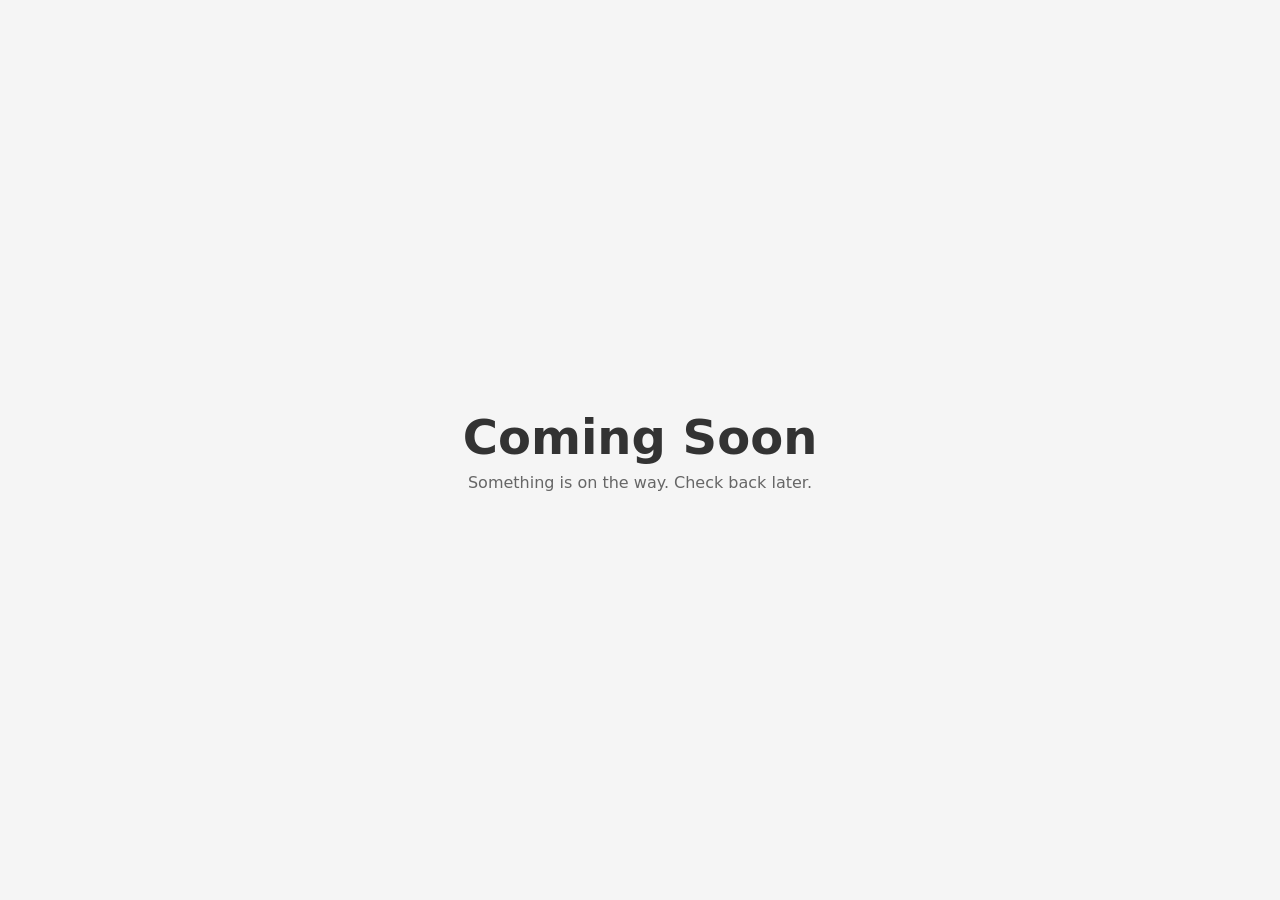
==== index.html @ 19752836 "Initial commit" ====
<!DOCTYPE html>
<html lang="en">
<head>
  <meta charset="UTF-8">
  <meta name="viewport" content="width=device-width, initial-scale=1.0">
  <title>Coming Soon</title>
  <link rel="stylesheet" href="css/main.css">
</head>
<body>
  <main class="coming-soon">
    <h1>Coming Soon</h1>
    <p>Something is on the way. Check back later.</p>
  </main>
  <script src="js/main.js"></script>
</body>
</html>
---- css/main.css ----
/* Base & reset */
*,
*::before,
*::after {
  box-sizing: border-box;
}

html {
  font-size: 16px;
  -webkit-font-smoothing: antialiased;
}

body {
  margin: 0;
  min-height: 100vh;
  display: flex;
  align-items: center;
  justify-content: center;
  font-family: system-ui, -apple-system, BlinkMacSystemFont, "Segoe UI", Roboto, sans-serif;
  color: #333;
  background: #f5f5f5;
}

/* Coming soon block */
.coming-soon {
  text-align: center;
  padding: 2rem;
}

.coming-soon h1 {
  margin: 0 0 0.5rem;
  font-size: clamp(2rem, 5vw, 3rem);
  font-weight: 600;
}

.coming-soon p {
  margin: 0;
  font-size: 1rem;
  color: #666;
}
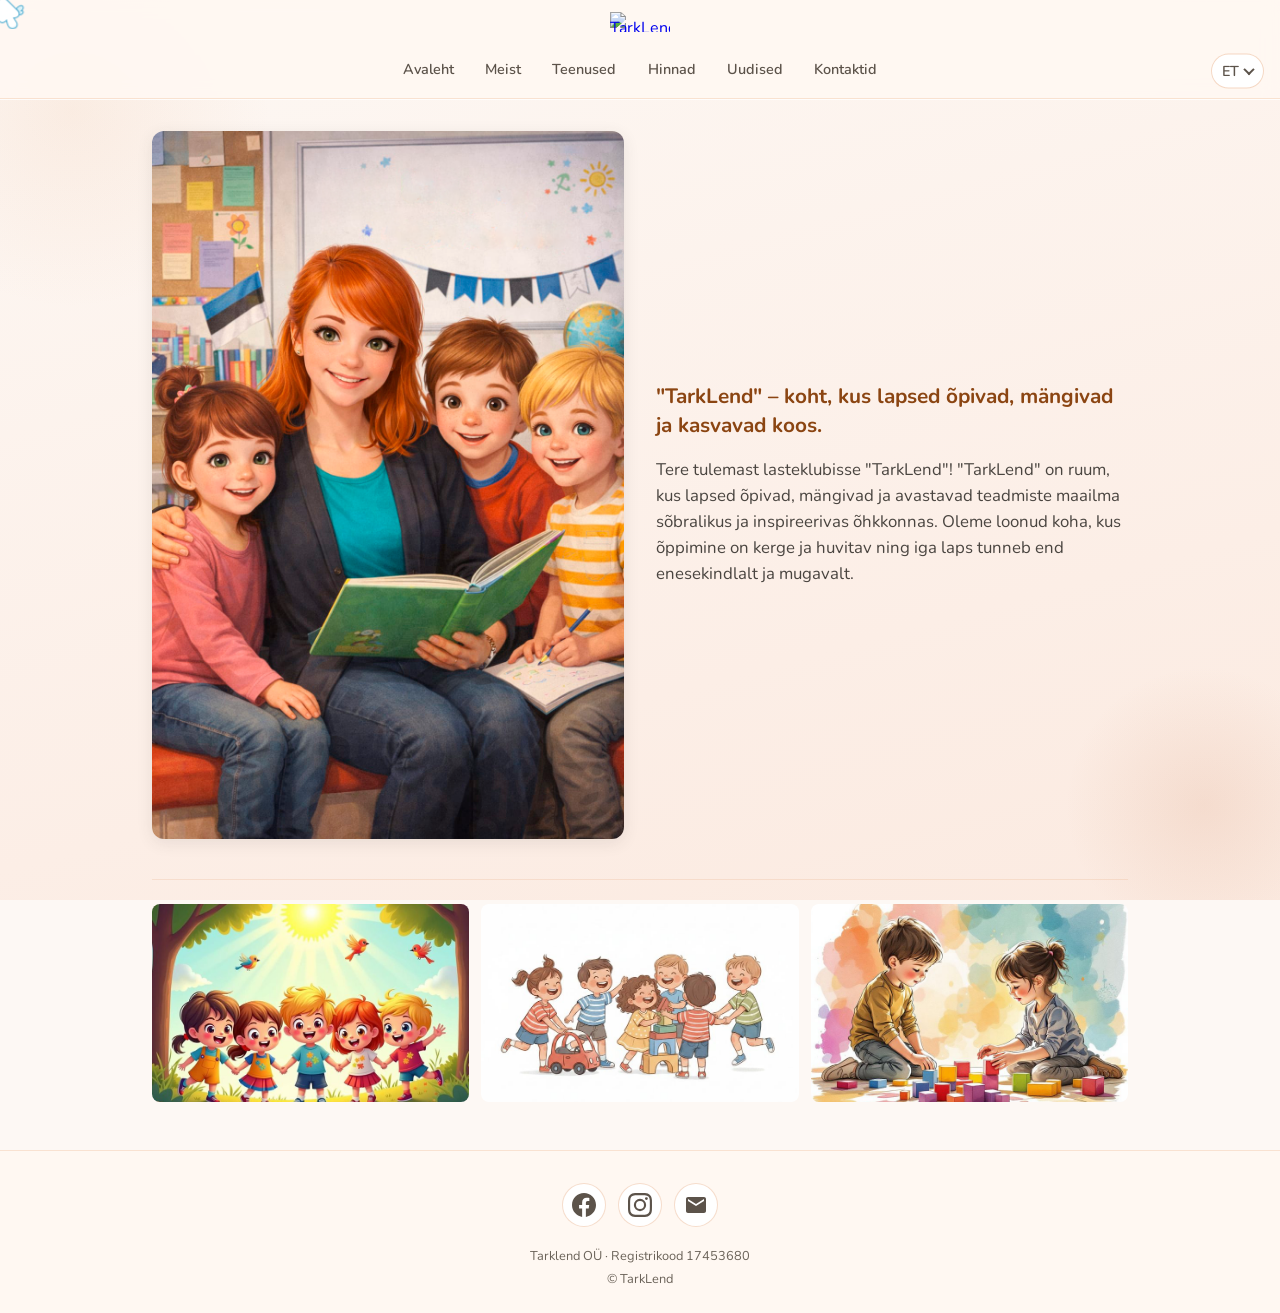
==== commit c811e937: "Add main page" ====
--- a/index.html
+++ b/index.html
@@ -1,16 +1,84 @@
 <!DOCTYPE html>
-<html lang="en">
+<html lang="et">
 <head>
   <meta charset="UTF-8">
   <meta name="viewport" content="width=device-width, initial-scale=1.0">
-  <title>Coming Soon</title>
+  <title>TarkLend – Lasteklubi</title>
+  <link rel="preconnect" href="https://fonts.googleapis.com">
+  <link rel="preconnect" href="https://fonts.gstatic.com" crossorigin>
+  <link href="https://fonts.googleapis.com/css2?family=Nunito:wght@400;600;700&display=swap" rel="stylesheet">
   <link rel="stylesheet" href="css/main.css">
 </head>
-<body>
-  <main class="coming-soon">
-    <h1>Coming Soon</h1>
-    <p>Something is on the way. Check back later.</p>
+<body class="custom-cursor">
+  <div class="cursor-dot" id="cursor-dot" aria-hidden="true"></div>
+  <div class="page-bg" aria-hidden="true"></div>
+  <div class="page-wrap">
+    <header class="site-header">
+    <div class="header-top">
+      <a href="#" class="logo-link" aria-label="TarkLend avaleht">
+        <img src="images/logo.png" alt="TarkLend" class="logo-img" width="60" height="20">
+      </a>
+    </div>
+    <div class="header-bar">
+      <nav class="nav" aria-label="Peamine navigatsioon">
+        <a href="#avaleht" class="nav-link" data-i18n="nav.home">Avaleht</a>
+        <a href="#meist" class="nav-link" data-i18n="nav.about">Meist</a>
+        <a href="#teenused" class="nav-link" data-i18n="nav.services">Teenused</a>
+        <a href="#hinnad" class="nav-link" data-i18n="nav.prices">Hinnad</a>
+        <a href="#uudised" class="nav-link" data-i18n="nav.news">Uudised</a>
+        <a href="#kontaktid" class="nav-link" data-i18n="nav.contact">Kontaktid</a>
+      </nav>
+      <div class="lang-wrap">
+        <button type="button" class="lang-trigger" aria-expanded="false" aria-haspopup="true" aria-label="Vali keel" id="lang-trigger">
+          <span class="lang-trigger-label">ET</span>
+          <span class="lang-trigger-icon" aria-hidden="true"></span>
+        </button>
+        <div class="lang-dropdown" id="lang-dropdown" role="listbox" aria-label="Keelte valik">
+          <button type="button" class="lang-option" role="option" data-lang="et" tabindex="-1">Eesti</button>
+          <button type="button" class="lang-option" role="option" data-lang="ru" tabindex="-1">Русский</button>
+          <button type="button" class="lang-option" role="option" data-lang="en" tabindex="-1">English</button>
+          <button type="button" class="lang-option" role="option" data-lang="uk" tabindex="-1">Українська</button>
+        </div>
+      </div>
+    </div>
+  </header>
+
+  <main class="main">
+    <section class="intro">
+      <div class="intro-media">
+        <img src="images/wchilds.png" alt="" class="intro-img" width="480" height="320">
+      </div>
+      <div class="intro-text">
+        <p class="tagline" data-i18n="tagline">"TarkLend" – koht, kus lapsed õpivad, mängivad ja kasvavad koos.</p>
+        <p class="welcome-long" data-i18n="welcomeLong">Tere tulemast lasteklubisse "TarkLend"! "TarkLend" on ruum, kus lapsed õpivad, mängivad ja avastavad teadmiste maailma sõbralikus ja inspireerivas õhkkonnas. Oleme loonud koha, kus õppimine on kerge ja huvitav ning iga laps tunneb end enesekindlalt ja mugavalt.</p>
+      </div>
+    </section>
+    <section class="atmosphere" aria-hidden="true">
+      <img src="images/sun.jpg" alt="" class="atmosphere-img" width="320" height="200">
+      <img src="images/garden.jpg" alt="" class="atmosphere-img" width="320" height="200">
+      <img src="images/cubes.jpg" alt="" class="atmosphere-img" width="320" height="200">
+    </section>
   </main>
+
+  <footer class="site-footer">
+    <div class="footer-contact">
+      <a href="https://www.facebook.com/profile.php?id=61583585565870" class="footer-icon" target="_blank" rel="noopener noreferrer" aria-label="TarkLend Facebook">
+        <svg class="icon" viewBox="0 0 24 24" aria-hidden="true" width="24" height="24"><path fill="currentColor" d="M24 12.073c0-6.627-5.373-12-12-12s-12 5.373-12 12c0 5.99 4.388 10.954 10.125 11.854v-8.385H7.078v-3.47h3.047V9.43c0-3.007 1.792-4.669 4.533-4.669 1.312 0 2.686.235 2.686.235v2.953H15.83c-1.491 0-1.956.925-1.956 1.874v2.25h3.328l-.532 3.47h-2.796v8.385C19.612 23.027 24 18.062 24 12.073z"/></svg>
+      </a>
+      <a href="https://www.instagram.com/tark_lend" class="footer-icon" target="_blank" rel="noopener noreferrer" aria-label="TarkLend Instagram">
+        <svg class="icon" viewBox="0 0 24 24" aria-hidden="true" width="24" height="24"><path fill="currentColor" d="M12 2.163c3.204 0 3.584.012 4.85.07 3.252.148 4.771 1.691 4.919 4.919.058 1.265.069 1.645.069 4.849 0 3.205-.012 3.584-.069 4.849-.149 3.225-1.664 4.771-4.919 4.919-1.266.058-1.644.07-4.85.07-3.204 0-3.584-.012-4.849-.07-3.26-.149-4.771-1.699-4.919-4.92-.058-1.265-.07-1.644-.07-4.849 0-3.204.013-3.583.07-4.849.149-3.227 1.664-4.771 4.919-4.919 1.266-.057 1.645-.069 4.849-.069zM12 0C8.741 0 8.333.014 7.053.072 2.695.272.273 2.69.073 7.052.014 8.333 0 8.741 0 12c0 3.259.014 3.668.072 4.948.2 4.358 2.618 6.78 6.98 6.98C8.333 23.986 8.741 24 12 24c3.259 0 3.668-.014 4.948-.072 4.354-.2 6.782-2.618 6.979-6.98.059-1.28.073-1.689.073-4.948 0-3.259-.014-3.667-.072-4.947-.196-4.354-2.617-6.78-6.979-6.98C15.668.014 15.259 0 12 0zm0 5.838a6.162 6.162 0 100 12.324 6.162 6.162 0 000-12.324zM12 16a4 4 0 110-8 4 4 0 010 8zm6.406-11.845a1.44 1.44 0 100 2.881 1.44 1.44 0 000-2.881z"/></svg>
+      </a>
+      <a href="mailto:tarklend@mail.ee" class="footer-icon" aria-label="Kirjuta meile: tarklend@mail.ee">
+        <svg class="icon" viewBox="0 0 24 24" aria-hidden="true" width="24" height="24"><path fill="currentColor" d="M20 4H4c-1.1 0-1.99.9-1.99 2L2 18c0 1.1.9 2 2 2h16c1.1 0 2-.9 2-2V6c0-1.1-.9-2-2-2zm0 4l-8 5-8-5V6l8 5 8-5v2z"/></svg>
+      </a>
+    </div>
+    <div class="footer-legal">
+      <p class="footer-company">Tarklend OÜ · Registrikood 17453680</p>
+      <p class="footer-copy">© TarkLend</p>
+    </div>
+  </footer>
+  </div>
+  <script src="js/locales.js"></script>
   <script src="js/main.js"></script>
 </body>
 </html>
--- a/css/main.css
+++ b/css/main.css
@@ -1,4 +1,4 @@
-/* Base & reset */
+/* ===== TarkLend – mobile-first, warm child-friendly ===== */
 *,
 *::before,
 *::after {
@@ -8,33 +8,496 @@
 html {
   font-size: 16px;
   -webkit-font-smoothing: antialiased;
+  scroll-behavior: smooth;
+}
+
+/* Custom cursor at 1/3 size (scaled via transform) */
+.custom-cursor,
+.custom-cursor * {
+  cursor: none;
+}
+.custom-cursor a,
+.custom-cursor button,
+.custom-cursor [role="button"] {
+  cursor: none;
+}
+
+.cursor-dot {
+  position: fixed;
+  left: 0;
+  top: 0;
+  width: 96px;
+  height: 96px;
+  pointer-events: none;
+  z-index: 99999;
+  background: url('../cursors/cursor.png') 0 0 / 96px 96px no-repeat;
+  transform: scale(0.333);
+  transform-origin: 8px 8px;
+}
+.cursor-dot.is-pointer {
+  background-image: url('../cursors/pointer.png');
+  background-size: 96px 96px;
+}
+.cursor-dot.is-hidden {
+  opacity: 0;
+  visibility: hidden;
 }
 
 body {
   margin: 0;
   min-height: 100vh;
   display: flex;
+  flex-direction: column;
+  font-family: 'Nunito', system-ui, sans-serif;
+  color: #3d3a36;
+  background: #fdf8f4;
+  line-height: 1.55;
+  position: relative;
+}
+
+.page-wrap {
+  position: relative;
+  z-index: 1;
+  display: flex;
+  flex-direction: column;
+  flex: 1 0 auto;
+}
+
+/* Child-friendly animated background */
+.page-bg {
+  position: fixed;
+  inset: 0;
+  z-index: 0;
+  background: linear-gradient(165deg, #fdf8f4 0%, #fceee6 35%, #fae5d9 70%, #fdf8f4 100%);
+  background-size: 200% 200%;
+  animation: bgGradient 18s ease-in-out infinite;
+  overflow: hidden;
+  pointer-events: none;
+}
+
+.page-bg::before,
+.page-bg::after {
+  content: '';
+  position: absolute;
+  border-radius: 50%;
+  opacity: 0.12;
+  animation: float 20s ease-in-out infinite;
+}
+
+.page-bg::before {
+  width: min(80vw, 400px);
+  height: min(80vw, 400px);
+  background: radial-gradient(circle, #e59e6d 0%, transparent 70%);
+  top: -10%;
+  left: -10%;
+  animation-delay: 0s;
+  animation-duration: 22s;
+}
+
+.page-bg::after {
+  width: min(60vw, 280px);
+  height: min(60vw, 280px);
+  background: radial-gradient(circle, #c46b3c 0%, transparent 70%);
+  bottom: -5%;
+  right: -5%;
+  animation-delay: -8s;
+  animation-duration: 25s;
+}
+
+@keyframes bgGradient {
+  0%, 100% { background-position: 0% 50%; }
+  50% { background-position: 100% 50%; }
+}
+
+@keyframes float {
+  0%, 100% { transform: translate(0, 0) scale(1); }
+  33% { transform: translate(15px, -20px) scale(1.05); }
+  66% { transform: translate(-10px, 10px) scale(0.98); }
+}
+
+@media (prefers-reduced-motion: reduce) {
+  .page-bg,
+  .page-bg::before,
+  .page-bg::after {
+    animation: none;
+  }
+  .intro-media,
+  .intro-text,
+  .intro-img,
+  .atmosphere-img {
+    animation: none;
+  }
+  .site-header {
+    animation: none;
+  }
+}
+
+/* ----- Header ----- */
+.site-header {
+  position: sticky;
+  top: 0;
+  z-index: 100;
+  background: rgba(255, 248, 242, 0.92);
+  backdrop-filter: blur(8px);
+  border-bottom: 1px solid rgba(229, 158, 109, 0.25);
+  box-shadow: 0 1px 0 rgba(255, 255, 255, 0.8);
+  animation: slideDown 0.5s ease-out;
+}
+
+.header-top {
+  padding: 0.75rem 1rem;
+  display: flex;
+  justify-content: center;
+  align-items: center;
+}
+
+.logo-link {
+  display: inline-block;
+  line-height: 0;
+}
+
+.logo-img {
+  display: block;
+  height: auto;
+  max-width: 60px;
+  width: 100%;
+  object-fit: contain;
+}
+
+.header-bar {
+  display: flex;
+  flex-wrap: wrap;
   align-items: center;
   justify-content: center;
-  font-family: system-ui, -apple-system, BlinkMacSystemFont, "Segoe UI", Roboto, sans-serif;
-  color: #333;
-  background: #f5f5f5;
-}
-
-/* Coming soon block */
-.coming-soon {
-  text-align: center;
-  padding: 2rem;
-}
-
-.coming-soon h1 {
-  margin: 0 0 0.5rem;
-  font-size: clamp(2rem, 5vw, 3rem);
+  gap: 0.75rem;
+  padding: 0.5rem 1rem 0.75rem;
+  position: relative;
+}
+
+/* Nav: centered */
+.nav {
+  display: flex;
+  flex-wrap: wrap;
+  gap: 0.25rem 0.75rem;
+  justify-content: center;
+  align-items: center;
+}
+
+.nav-link {
+  font-size: 0.9rem;
   font-weight: 600;
-}
-
-.coming-soon p {
+  color: #5c534a;
+  text-decoration: none;
+  padding: 0.35rem 0.6rem;
+  border-radius: 999px;
+  transition: background 0.2s, color 0.2s;
+}
+
+.nav-link:hover {
+  background: rgba(229, 158, 109, 0.2);
+  color: #8b4512;
+}
+
+/* Language: right side (absolute on desktop so nav stays centered) */
+.lang-wrap {
+  position: absolute;
+  top: 50%;
+  right: 1rem;
+  transform: translateY(-50%);
+}
+
+.lang-trigger {
+  display: inline-flex;
+  align-items: center;
+  gap: 0.35rem;
+  padding: 0.4rem 0.65rem;
+  font-family: inherit;
+  font-size: 0.9rem;
+  font-weight: 600;
+  color: #5c534a;
+  background: #fff;
+  border: 1px solid rgba(229, 158, 109, 0.4);
+  border-radius: 999px;
+  cursor: pointer;
+  transition: background 0.2s, border-color 0.2s, box-shadow 0.2s;
+}
+
+.lang-trigger:hover {
+  background: #fff8f2;
+  border-color: #e59e6d;
+}
+
+.lang-trigger[aria-expanded="true"] {
+  background: #fff;
+  border-color: #e59e6d;
+  box-shadow: 0 0 0 2px rgba(229, 158, 109, 0.25);
+}
+
+.lang-trigger-icon {
+  width: 0.5rem;
+  height: 0.5rem;
+  border-right: 2px solid currentColor;
+  border-bottom: 2px solid currentColor;
+  transform: rotate(45deg);
+  margin-bottom: 2px;
+  transition: transform 0.25s ease;
+}
+
+.lang-trigger[aria-expanded="true"] .lang-trigger-icon {
+  transform: rotate(-135deg);
+  margin-bottom: -2px;
+}
+
+.lang-dropdown {
+  position: absolute;
+  top: calc(100% + 0.35rem);
+  right: 0;
+  min-width: 10rem;
+  padding: 0.35rem;
+  background: #fff;
+  border: 1px solid rgba(229, 158, 109, 0.3);
+  border-radius: 12px;
+  box-shadow: 0 8px 24px rgba(61, 58, 54, 0.12);
+  opacity: 0;
+  visibility: hidden;
+  transform: translateY(-6px);
+  transition: opacity 0.2s ease, transform 0.2s ease, visibility 0.2s;
+  z-index: 50;
+}
+
+.lang-dropdown.is-open {
+  opacity: 1;
+  visibility: visible;
+  transform: translateY(0);
+}
+
+.lang-option {
+  display: block;
+  width: 100%;
+  padding: 0.5rem 0.75rem;
+  font-family: inherit;
+  font-size: 0.9rem;
+  font-weight: 500;
+  color: #3d3a36;
+  background: none;
+  border: none;
+  border-radius: 8px;
+  text-align: left;
+  cursor: pointer;
+  transition: background 0.15s, color 0.15s;
+}
+
+.lang-option:hover,
+.lang-option:focus {
+  background: rgba(229, 158, 109, 0.15);
+  color: #8b4512;
+}
+
+.lang-option[aria-selected="true"] {
+  background: rgba(229, 158, 109, 0.2);
+  color: #a85a32;
+  font-weight: 600;
+}
+
+/* ----- Main: intro (left image, right text) ----- */
+.main {
+  flex: 1 0 auto;
+  max-width: 64rem;
+  margin: 0 auto;
+  padding: 1.5rem 1rem 2rem;
+  width: 100%;
+}
+
+@keyframes slideDown {
+  from {
+    opacity: 0;
+    transform: translateY(-12px);
+  }
+  to {
+    opacity: 1;
+    transform: translateY(0);
+  }
+}
+
+@keyframes fadeInUp {
+  from {
+    opacity: 0;
+    transform: translateY(20px);
+  }
+  to {
+    opacity: 1;
+    transform: translateY(0);
+  }
+}
+
+@keyframes softPulse {
+  0%, 100% { opacity: 1; transform: scale(1); }
+  50% { opacity: 0.85; transform: scale(1.02); }
+}
+
+.intro {
+  display: grid;
+  grid-template-columns: 1fr;
+  gap: 1.5rem;
+  align-items: start;
+}
+
+.intro-media {
+  order: 1;
+  animation: fadeInUp 0.7s ease-out 0.1s both;
+}
+
+.intro-img {
+  width: 100%;
+  height: auto;
+  display: block;
+  border-radius: 12px;
+  box-shadow: 0 4px 16px rgba(61, 58, 54, 0.1);
+  animation: softPulse 6s ease-in-out infinite;
+}
+
+.intro-text {
+  order: 2;
+  animation: fadeInUp 0.7s ease-out 0.25s both;
+}
+
+.tagline {
+  margin: 0 0 1rem;
+  font-size: clamp(1.1rem, 3.5vw, 1.35rem);
+  font-weight: 700;
+  color: #8b4512;
+  line-height: 1.4;
+}
+
+.welcome-long {
   margin: 0;
   font-size: 1rem;
-  color: #666;
-}
+  color: #4a4540;
+}
+
+/* Atmosphere strip: sun, garden, cubes */
+.atmosphere {
+  display: grid;
+  grid-template-columns: repeat(3, 1fr);
+  gap: 0.5rem;
+  margin-top: 2rem;
+  padding-top: 1.5rem;
+  border-top: 1px solid rgba(229, 158, 109, 0.2);
+}
+
+.atmosphere-img {
+  width: 100%;
+  height: auto;
+  display: block;
+  border-radius: 8px;
+  object-fit: cover;
+  aspect-ratio: 16 / 10;
+  animation: fadeInUp 0.6s ease-out both;
+}
+
+.atmosphere-img:nth-child(1) { animation-delay: 0.2s; }
+.atmosphere-img:nth-child(2) { animation-delay: 0.35s; }
+.atmosphere-img:nth-child(3) { animation-delay: 0.5s; }
+
+/* Tablet: intro side-by-side */
+@media (min-width: 640px) {
+  .intro {
+    grid-template-columns: 1fr 1fr;
+    gap: 2rem;
+    align-items: center;
+  }
+
+  .intro-media {
+    order: 0;
+  }
+
+  .intro-text {
+    order: 0;
+  }
+
+  .tagline {
+    font-size: 1.3rem;
+  }
+
+  .welcome-long {
+    font-size: 1.05rem;
+  }
+}
+
+/* Mobile: lang below nav when no room */
+@media (max-width: 520px) {
+  .header-bar {
+    flex-direction: column;
+  }
+
+  .lang-wrap {
+    position: static;
+    transform: none;
+  }
+}
+
+@media (min-width: 768px) {
+  .main {
+    padding: 2rem 1.5rem 3rem;
+  }
+
+  .atmosphere {
+    gap: 0.75rem;
+    margin-top: 2.5rem;
+  }
+}
+
+/* ----- Footer ----- */
+.site-footer {
+  margin-top: auto;
+  padding: 2rem 1rem 1.5rem;
+  background: #fff8f2;
+  border-top: 1px solid rgba(229, 158, 109, 0.25);
+  text-align: center;
+}
+
+.footer-contact {
+  display: flex;
+  flex-wrap: wrap;
+  justify-content: center;
+  gap: 0.75rem;
+  margin-bottom: 1.25rem;
+}
+
+.footer-icon {
+  display: inline-flex;
+  align-items: center;
+  justify-content: center;
+  width: 2.75rem;
+  height: 2.75rem;
+  color: #5c534a;
+  background: #fff;
+  border: 1px solid rgba(229, 158, 109, 0.35);
+  border-radius: 50%;
+  transition: color 0.2s, background 0.2s, border-color 0.2s, transform 0.2s;
+}
+
+.footer-icon:hover {
+  color: #c46b3c;
+  background: rgba(229, 158, 109, 0.12);
+  border-color: #e59e6d;
+  transform: translateY(-2px);
+}
+
+.footer-icon .icon {
+  flex-shrink: 0;
+}
+
+.footer-legal {
+  font-size: 0.8rem;
+  color: #6b6359;
+  line-height: 1.5;
+}
+
+.footer-company {
+  margin: 0 0 0.25rem;
+}
+
+.footer-copy {
+  margin: 0;
+}
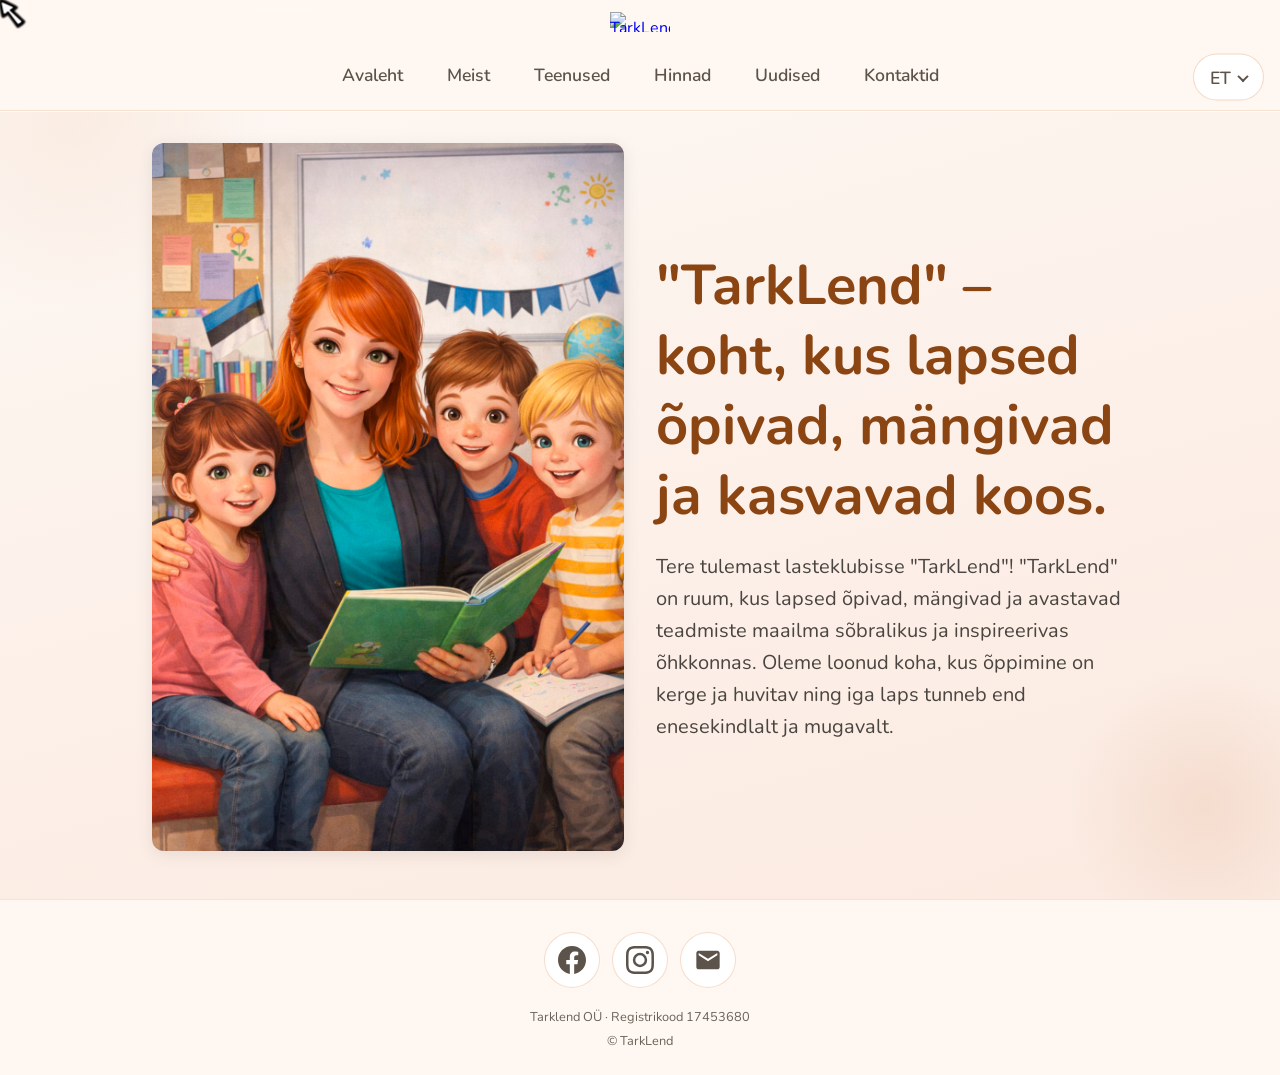
==== commit a1295207: "Polish main page" ====
--- a/index.html
+++ b/index.html
@@ -53,11 +53,6 @@
         <p class="welcome-long" data-i18n="welcomeLong">Tere tulemast lasteklubisse "TarkLend"! "TarkLend" on ruum, kus lapsed õpivad, mängivad ja avastavad teadmiste maailma sõbralikus ja inspireerivas õhkkonnas. Oleme loonud koha, kus õppimine on kerge ja huvitav ning iga laps tunneb end enesekindlalt ja mugavalt.</p>
       </div>
     </section>
-    <section class="atmosphere" aria-hidden="true">
-      <img src="images/sun.jpg" alt="" class="atmosphere-img" width="320" height="200">
-      <img src="images/garden.jpg" alt="" class="atmosphere-img" width="320" height="200">
-      <img src="images/cubes.jpg" alt="" class="atmosphere-img" width="320" height="200">
-    </section>
   </main>
 
   <footer class="site-footer">
--- a/css/main.css
+++ b/css/main.css
@@ -123,8 +123,7 @@
   }
   .intro-media,
   .intro-text,
-  .intro-img,
-  .atmosphere-img {
+  .intro-img {
     animation: none;
   }
   .site-header {
@@ -184,11 +183,11 @@
 }
 
 .nav-link {
-  font-size: 0.9rem;
+  font-size: 1.1rem;
   font-weight: 600;
   color: #5c534a;
   text-decoration: none;
-  padding: 0.35rem 0.6rem;
+  padding: 0.6rem 1rem;
   border-radius: 999px;
   transition: background 0.2s, color 0.2s;
 }
@@ -209,10 +208,10 @@
 .lang-trigger {
   display: inline-flex;
   align-items: center;
-  gap: 0.35rem;
-  padding: 0.4rem 0.65rem;
+  gap: 0.5rem;
+  padding: 0.65rem 1rem;
   font-family: inherit;
-  font-size: 0.9rem;
+  font-size: 1.1rem;
   font-weight: 600;
   color: #5c534a;
   background: #fff;
@@ -274,9 +273,9 @@
 .lang-option {
   display: block;
   width: 100%;
-  padding: 0.5rem 0.75rem;
+  padding: 0.65rem 1rem;
   font-family: inherit;
-  font-size: 0.9rem;
+  font-size: 1.05rem;
   font-weight: 500;
   color: #3d3a36;
   background: none;
@@ -362,42 +361,19 @@
 }
 
 .tagline {
-  margin: 0 0 1rem;
-  font-size: clamp(1.1rem, 3.5vw, 1.35rem);
+  margin: 0 0 1.25rem;
+  font-size: clamp(2rem, 8vw, 3.5rem);
   font-weight: 700;
   color: #8b4512;
-  line-height: 1.4;
+  line-height: 1.25;
 }
 
 .welcome-long {
   margin: 0;
-  font-size: 1rem;
+  font-size: 1.2rem;
+  line-height: 1.6;
   color: #4a4540;
 }
-
-/* Atmosphere strip: sun, garden, cubes */
-.atmosphere {
-  display: grid;
-  grid-template-columns: repeat(3, 1fr);
-  gap: 0.5rem;
-  margin-top: 2rem;
-  padding-top: 1.5rem;
-  border-top: 1px solid rgba(229, 158, 109, 0.2);
-}
-
-.atmosphere-img {
-  width: 100%;
-  height: auto;
-  display: block;
-  border-radius: 8px;
-  object-fit: cover;
-  aspect-ratio: 16 / 10;
-  animation: fadeInUp 0.6s ease-out both;
-}
-
-.atmosphere-img:nth-child(1) { animation-delay: 0.2s; }
-.atmosphere-img:nth-child(2) { animation-delay: 0.35s; }
-.atmosphere-img:nth-child(3) { animation-delay: 0.5s; }
 
 /* Tablet: intro side-by-side */
 @media (min-width: 640px) {
@@ -416,11 +392,11 @@
   }
 
   .tagline {
-    font-size: 1.3rem;
+    font-size: clamp(2.2rem, 6vw, 3.5rem);
   }
 
   .welcome-long {
-    font-size: 1.05rem;
+    font-size: 1.25rem;
   }
 }
 
@@ -441,10 +417,6 @@
     padding: 2rem 1.5rem 3rem;
   }
 
-  .atmosphere {
-    gap: 0.75rem;
-    margin-top: 2.5rem;
-  }
 }
 
 /* ----- Footer ----- */
@@ -468,8 +440,8 @@
   display: inline-flex;
   align-items: center;
   justify-content: center;
-  width: 2.75rem;
-  height: 2.75rem;
+  width: 3.5rem;
+  height: 3.5rem;
   color: #5c534a;
   background: #fff;
   border: 1px solid rgba(229, 158, 109, 0.35);
@@ -477,6 +449,12 @@
   transition: color 0.2s, background 0.2s, border-color 0.2s, transform 0.2s;
 }
 
+.footer-icon .icon {
+  width: 28px;
+  height: 28px;
+  flex-shrink: 0;
+}
+
 .footer-icon:hover {
   color: #c46b3c;
   background: rgba(229, 158, 109, 0.12);
@@ -484,10 +462,6 @@
   transform: translateY(-2px);
 }
 
-.footer-icon .icon {
-  flex-shrink: 0;
-}
-
 .footer-legal {
   font-size: 0.8rem;
   color: #6b6359;
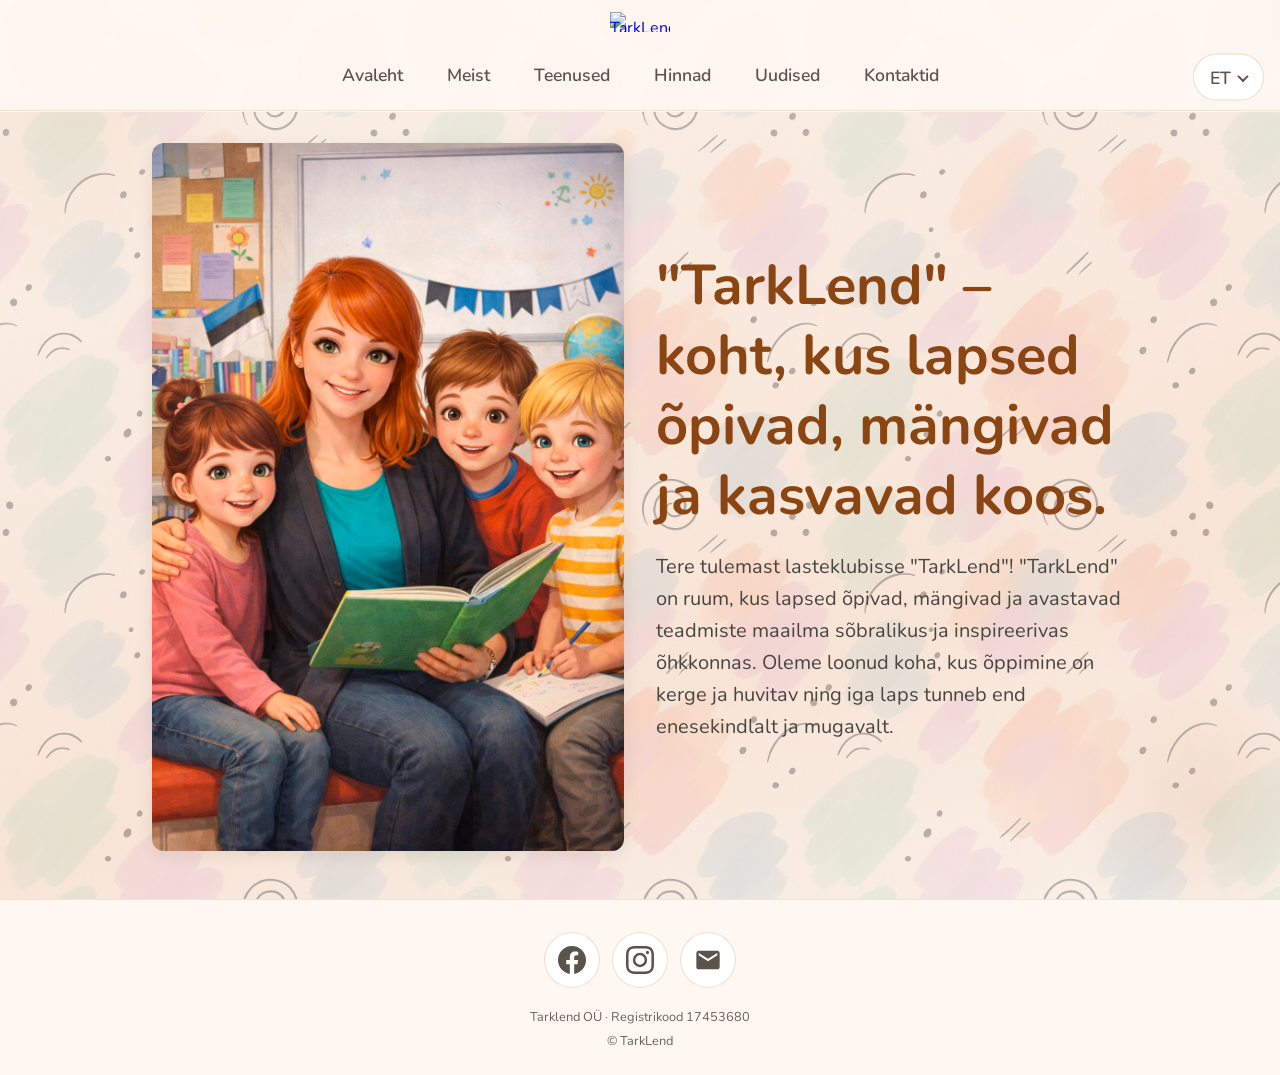
==== commit 352b80e8: "Add other website template pages" ====
--- a/index.html
+++ b/index.html
@@ -4,6 +4,17 @@
   <meta charset="UTF-8">
   <meta name="viewport" content="width=device-width, initial-scale=1.0">
   <title>TarkLend – Lasteklubi</title>
+  <!-- Inline favicon avoids browser requesting file:///favicon.ico when opened from disk -->
+  <link rel="icon" type="image/svg+xml" href="data:image/svg+xml,%3Csvg xmlns='http://www.w3.org/2000/svg' viewBox='0 0 32 32'%3E%3Ccircle cx='16' cy='16' r='14' fill='%238b4512'/%3E%3C/svg%3E">
+  <link rel="icon" type="image/x-icon" href="images/favicon.ico">
+  <link rel="icon" type="image/png" sizes="32x32" href="images/favicon-32x32.png">
+  <link rel="icon" type="image/png" sizes="16x16" href="images/favicon-16x16.png">
+  <link rel="apple-touch-icon" sizes="180x180" href="images/apple-touch-icon.png">
+  <script>
+    (function(){ if (window.location.protocol !== 'file:') {
+      var l = document.createElement('link'); l.rel = 'manifest'; l.href = 'site.webmanifest'; document.head.appendChild(l);
+    } })();
+  </script>
   <link rel="preconnect" href="https://fonts.googleapis.com">
   <link rel="preconnect" href="https://fonts.gstatic.com" crossorigin>
   <link href="https://fonts.googleapis.com/css2?family=Nunito:wght@400;600;700&display=swap" rel="stylesheet">
@@ -15,18 +26,18 @@
   <div class="page-wrap">
     <header class="site-header">
     <div class="header-top">
-      <a href="#" class="logo-link" aria-label="TarkLend avaleht">
+      <a href="index.html" class="logo-link" aria-label="TarkLend avaleht">
         <img src="images/logo.png" alt="TarkLend" class="logo-img" width="60" height="20">
       </a>
     </div>
     <div class="header-bar">
       <nav class="nav" aria-label="Peamine navigatsioon">
-        <a href="#avaleht" class="nav-link" data-i18n="nav.home">Avaleht</a>
-        <a href="#meist" class="nav-link" data-i18n="nav.about">Meist</a>
-        <a href="#teenused" class="nav-link" data-i18n="nav.services">Teenused</a>
-        <a href="#hinnad" class="nav-link" data-i18n="nav.prices">Hinnad</a>
-        <a href="#uudised" class="nav-link" data-i18n="nav.news">Uudised</a>
-        <a href="#kontaktid" class="nav-link" data-i18n="nav.contact">Kontaktid</a>
+        <a href="index.html" class="nav-link" data-i18n="nav.home">Avaleht</a>
+        <a href="pages/meist.html" class="nav-link" data-i18n="nav.about">Meist</a>
+        <a href="pages/teenused.html" class="nav-link" data-i18n="nav.services">Teenused</a>
+        <a href="pages/hinnad.html" class="nav-link" data-i18n="nav.prices">Hinnad</a>
+        <a href="pages/uudised.html" class="nav-link" data-i18n="nav.news">Uudised</a>
+        <a href="pages/contact.html" class="nav-link" data-i18n="nav.contact">Kontaktid</a>
       </nav>
       <div class="lang-wrap">
         <button type="button" class="lang-trigger" aria-expanded="false" aria-haspopup="true" aria-label="Vali keel" id="lang-trigger">
--- a/css/main.css
+++ b/css/main.css
@@ -63,14 +63,20 @@
   flex: 1 0 auto;
 }
 
-/* Child-friendly animated background */
+/* Background + pattern (pattern from /images/pattern.png), no animation */
 .page-bg {
   position: fixed;
   inset: 0;
   z-index: 0;
-  background: linear-gradient(165deg, #fdf8f4 0%, #fceee6 35%, #fae5d9 70%, #fdf8f4 100%);
-  background-size: 200% 200%;
-  animation: bgGradient 18s ease-in-out infinite;
+  background-color: #fdf8f4;
+  /* Layer order: gradient on top (semi-transparent so pattern shows), pattern tiled behind */
+  background-image:
+    linear-gradient(165deg, rgba(253, 248, 244, 0.65) 0%, rgba(252, 238, 230, 0.65) 35%, rgba(250, 229, 217, 0.65) 70%, rgba(253, 248, 244, 0.65) 100%),
+    url('../images/pattern.png');
+  /* PRESET: pattern tile size – smaller = denser, larger = bigger tiles. e.g. 200px dense, 500px bigger */
+  background-size: 100% 100%, 400px 400px;
+  background-position: 0 0, 0 0;
+  background-repeat: no-repeat, repeat;
   overflow: hidden;
   pointer-events: none;
 }
@@ -102,11 +108,6 @@
   right: -5%;
   animation-delay: -8s;
   animation-duration: 25s;
-}
-
-@keyframes bgGradient {
-  0%, 100% { background-position: 0% 50%; }
-  50% { background-position: 100% 50%; }
 }
 
 @keyframes float {
@@ -416,7 +417,180 @@
   .main {
     padding: 2rem 1.5rem 3rem;
   }
-
+}
+
+/* ----- Contact page ----- */
+.main--contact {
+  max-width: 56rem;
+}
+
+/* Generic page template (Meist, Teenused, Hinnad, Uudised) */
+.main--page {
+  max-width: 56rem;
+}
+
+.page-title {
+  margin: 0 0 1.5rem;
+  font-size: clamp(1.75rem, 5vw, 2.5rem);
+  font-weight: 700;
+  color: #8b4512;
+  text-align: center;
+}
+
+.page-placeholder {
+  margin: 0;
+  min-height: 2rem;
+}
+
+.contact-title {
+  margin: 0 0 1.5rem;
+  font-size: clamp(1.75rem, 5vw, 2.5rem);
+  font-weight: 700;
+  color: #8b4512;
+  text-align: center;
+}
+
+.contact-page {
+  display: grid;
+  grid-template-columns: 1fr;
+  gap: 1.5rem;
+  align-items: start;
+}
+
+.contact-info {
+  display: flex;
+  flex-direction: column;
+  gap: 1.25rem;
+}
+
+.contact-item {
+  display: flex;
+  gap: 1rem;
+  align-items: flex-start;
+}
+
+.contact-icon {
+  flex-shrink: 0;
+  display: inline-flex;
+  align-items: center;
+  justify-content: center;
+  width: 2.5rem;
+  height: 2.5rem;
+  color: #c46b3c;
+  background: rgba(229, 158, 109, 0.15);
+  border-radius: 50%;
+}
+
+.contact-icon svg {
+  width: 1.25rem;
+  height: 1.25rem;
+}
+
+.contact-label {
+  display: block;
+  font-size: 1.1rem;
+  font-weight: 700;
+  color: #5c534a;
+  margin-bottom: 0.35rem;
+}
+
+.contact-value {
+  font-size: 1.2rem;
+  font-weight: 700;
+  color: #3d3a36;
+}
+
+.contact-value--link {
+  color: #a85a32;
+  text-decoration: none;
+  font-weight: 700;
+  font-size: 1.2rem;
+}
+
+.contact-value--link:hover {
+  text-decoration: underline;
+}
+
+.contact-phone-btn {
+  font-family: inherit;
+  font-size: 1.1rem;
+  font-weight: 700;
+  color: #fff;
+  background: #c46b3c;
+  border: none;
+  border-radius: 8px;
+  padding: 0.5rem 1rem;
+  cursor: pointer;
+  transition: background 0.2s, transform 0.15s;
+}
+
+.contact-phone-btn:hover {
+  background: #a85a32;
+  transform: translateY(-1px);
+}
+
+.contact-phone-link {
+  font-size: 1.2rem;
+  font-weight: 700;
+  color: #a85a32;
+  text-decoration: none;
+}
+
+.contact-phone-link:hover {
+  text-decoration: underline;
+}
+
+.contact-map-wrap {
+  position: relative;
+  border-radius: 12px;
+  overflow: hidden;
+  box-shadow: 0 4px 16px rgba(61, 58, 54, 0.12);
+  background: #f0ebe6;
+  min-height: 280px;
+}
+
+.contact-map {
+  display: block;
+  width: 100%;
+  height: 280px;
+  border: 0;
+}
+
+.contact-map-link {
+  display: block;
+  padding: 0.5rem;
+  font-size: 0.9rem;
+  font-weight: 600;
+  color: #8b4512;
+  text-align: center;
+  text-decoration: none;
+  background: rgba(255, 248, 242, 0.9);
+  transition: background 0.2s;
+}
+
+.contact-map-link:hover {
+  background: rgba(229, 158, 109, 0.2);
+}
+
+@media (min-width: 640px) {
+  .contact-page {
+    grid-template-columns: 1fr 1fr;
+    gap: 2rem;
+  }
+
+  .contact-map,
+  .contact-map-wrap {
+    min-height: 320px;
+    height: 320px;
+  }
+}
+
+@media (min-width: 768px) {
+  .contact-map,
+  .contact-map-wrap {
+    min-height: 360px;
+    height: 360px;
+  }
 }
 
 /* ----- Footer ----- */
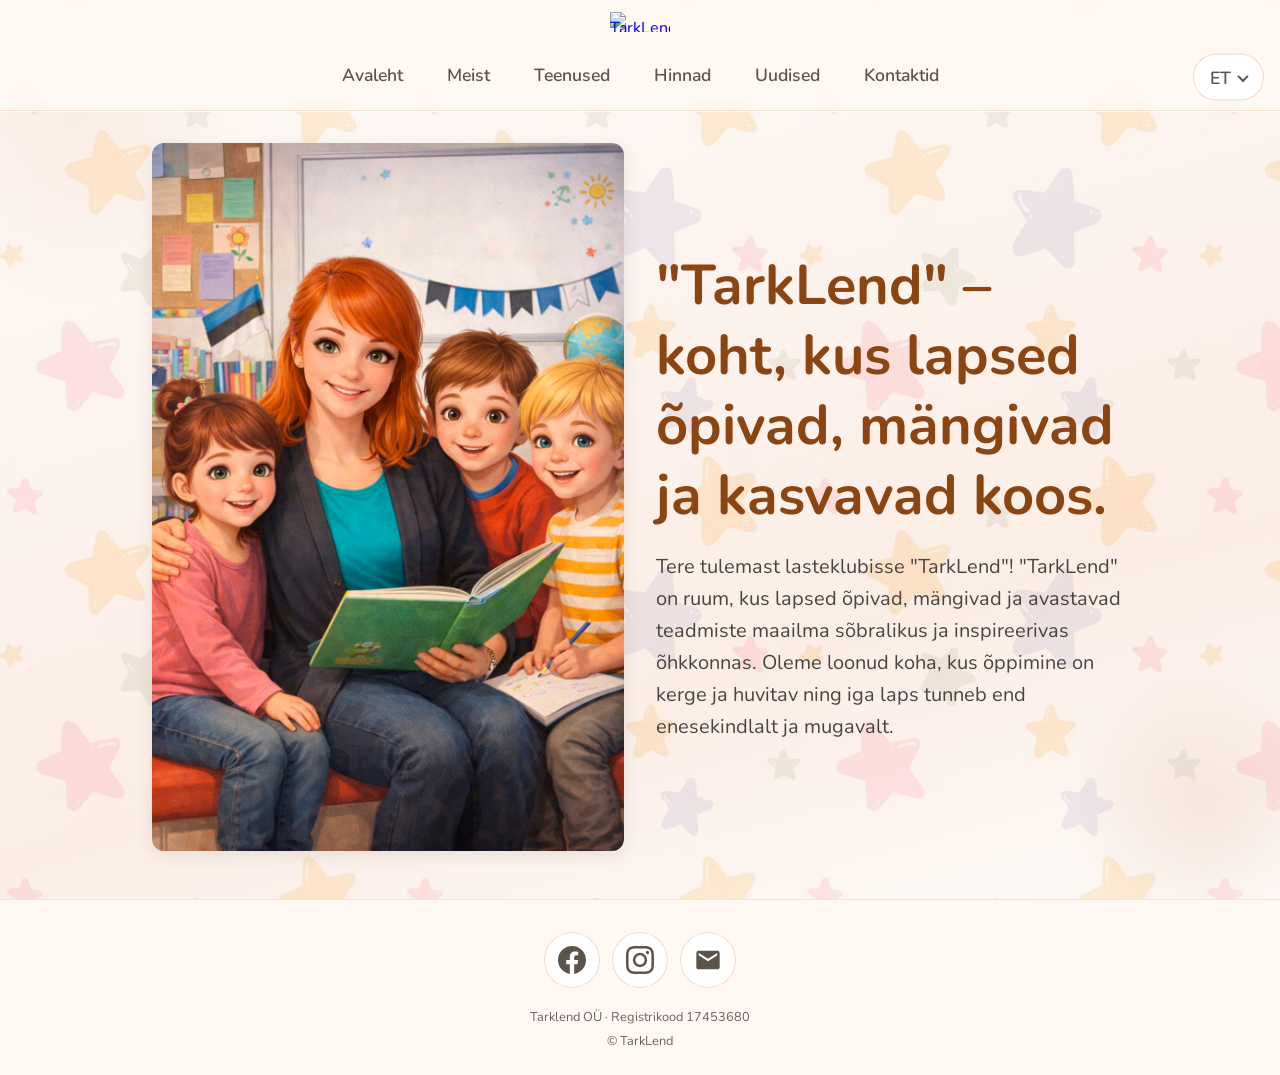
==== commit 599b853b: "Merge pull request #2 from kubzero/Polish_main_page Polish main page" ====
--- a/index.html
+++ b/index.html
@@ -74,7 +74,7 @@
       <a href="https://www.instagram.com/tark_lend" class="footer-icon" target="_blank" rel="noopener noreferrer" aria-label="TarkLend Instagram">
         <svg class="icon" viewBox="0 0 24 24" aria-hidden="true" width="24" height="24"><path fill="currentColor" d="M12 2.163c3.204 0 3.584.012 4.85.07 3.252.148 4.771 1.691 4.919 4.919.058 1.265.069 1.645.069 4.849 0 3.205-.012 3.584-.069 4.849-.149 3.225-1.664 4.771-4.919 4.919-1.266.058-1.644.07-4.85.07-3.204 0-3.584-.012-4.849-.07-3.26-.149-4.771-1.699-4.919-4.92-.058-1.265-.07-1.644-.07-4.849 0-3.204.013-3.583.07-4.849.149-3.227 1.664-4.771 4.919-4.919 1.266-.057 1.645-.069 4.849-.069zM12 0C8.741 0 8.333.014 7.053.072 2.695.272.273 2.69.073 7.052.014 8.333 0 8.741 0 12c0 3.259.014 3.668.072 4.948.2 4.358 2.618 6.78 6.98 6.98C8.333 23.986 8.741 24 12 24c3.259 0 3.668-.014 4.948-.072 4.354-.2 6.782-2.618 6.979-6.98.059-1.28.073-1.689.073-4.948 0-3.259-.014-3.667-.072-4.947-.196-4.354-2.617-6.78-6.979-6.98C15.668.014 15.259 0 12 0zm0 5.838a6.162 6.162 0 100 12.324 6.162 6.162 0 000-12.324zM12 16a4 4 0 110-8 4 4 0 010 8zm6.406-11.845a1.44 1.44 0 100 2.881 1.44 1.44 0 000-2.881z"/></svg>
       </a>
-      <a href="mailto:tarklend@mail.ee" class="footer-icon" aria-label="Kirjuta meile: tarklend@mail.ee">
+      <a href="#" class="footer-icon js-email-reveal" aria-label="Kirjuta meile">
         <svg class="icon" viewBox="0 0 24 24" aria-hidden="true" width="24" height="24"><path fill="currentColor" d="M20 4H4c-1.1 0-1.99.9-1.99 2L2 18c0 1.1.9 2 2 2h16c1.1 0 2-.9 2-2V6c0-1.1-.9-2-2-2zm0 4l-8 5-8-5V6l8 5 8-5v2z"/></svg>
       </a>
     </div>
--- a/css/main.css
+++ b/css/main.css
@@ -444,7 +444,7 @@
 
 .contact-title {
   margin: 0 0 1.5rem;
-  font-size: clamp(1.75rem, 5vw, 2.5rem);
+  font-size: clamp(2rem, 5vw, 3rem);
   font-weight: 700;
   color: #8b4512;
   text-align: center;
@@ -474,28 +474,28 @@
   display: inline-flex;
   align-items: center;
   justify-content: center;
-  width: 2.5rem;
-  height: 2.5rem;
+  width: 3.5rem;
+  height: 3.5rem;
   color: #c46b3c;
   background: rgba(229, 158, 109, 0.15);
   border-radius: 50%;
 }
 
 .contact-icon svg {
-  width: 1.25rem;
-  height: 1.25rem;
+  width: 1.75rem;
+  height: 1.75rem;
 }
 
 .contact-label {
   display: block;
-  font-size: 1.1rem;
+  font-size: 1.35rem;
   font-weight: 700;
   color: #5c534a;
   margin-bottom: 0.35rem;
 }
 
 .contact-value {
-  font-size: 1.2rem;
+  font-size: 1.45rem;
   font-weight: 700;
   color: #3d3a36;
 }
@@ -504,33 +504,35 @@
   color: #a85a32;
   text-decoration: none;
   font-weight: 700;
-  font-size: 1.2rem;
+  font-size: 1.45rem;
 }
 
 .contact-value--link:hover {
   text-decoration: underline;
 }
 
-.contact-phone-btn {
+.contact-phone-btn,
+.contact-reveal-btn {
   font-family: inherit;
-  font-size: 1.1rem;
+  font-size: 1.3rem;
   font-weight: 700;
   color: #fff;
   background: #c46b3c;
   border: none;
   border-radius: 8px;
-  padding: 0.5rem 1rem;
+  padding: 0.6rem 1.25rem;
   cursor: pointer;
   transition: background 0.2s, transform 0.15s;
 }
 
-.contact-phone-btn:hover {
+.contact-phone-btn:hover,
+.contact-reveal-btn:hover {
   background: #a85a32;
   transform: translateY(-1px);
 }
 
 .contact-phone-link {
-  font-size: 1.2rem;
+  font-size: 1.45rem;
   font-weight: 700;
   color: #a85a32;
   text-decoration: none;
@@ -558,8 +560,8 @@
 
 .contact-map-link {
   display: block;
-  padding: 0.5rem;
-  font-size: 0.9rem;
+  padding: 0.6rem;
+  font-size: 1.15rem;
   font-weight: 600;
   color: #8b4512;
   text-align: center;
